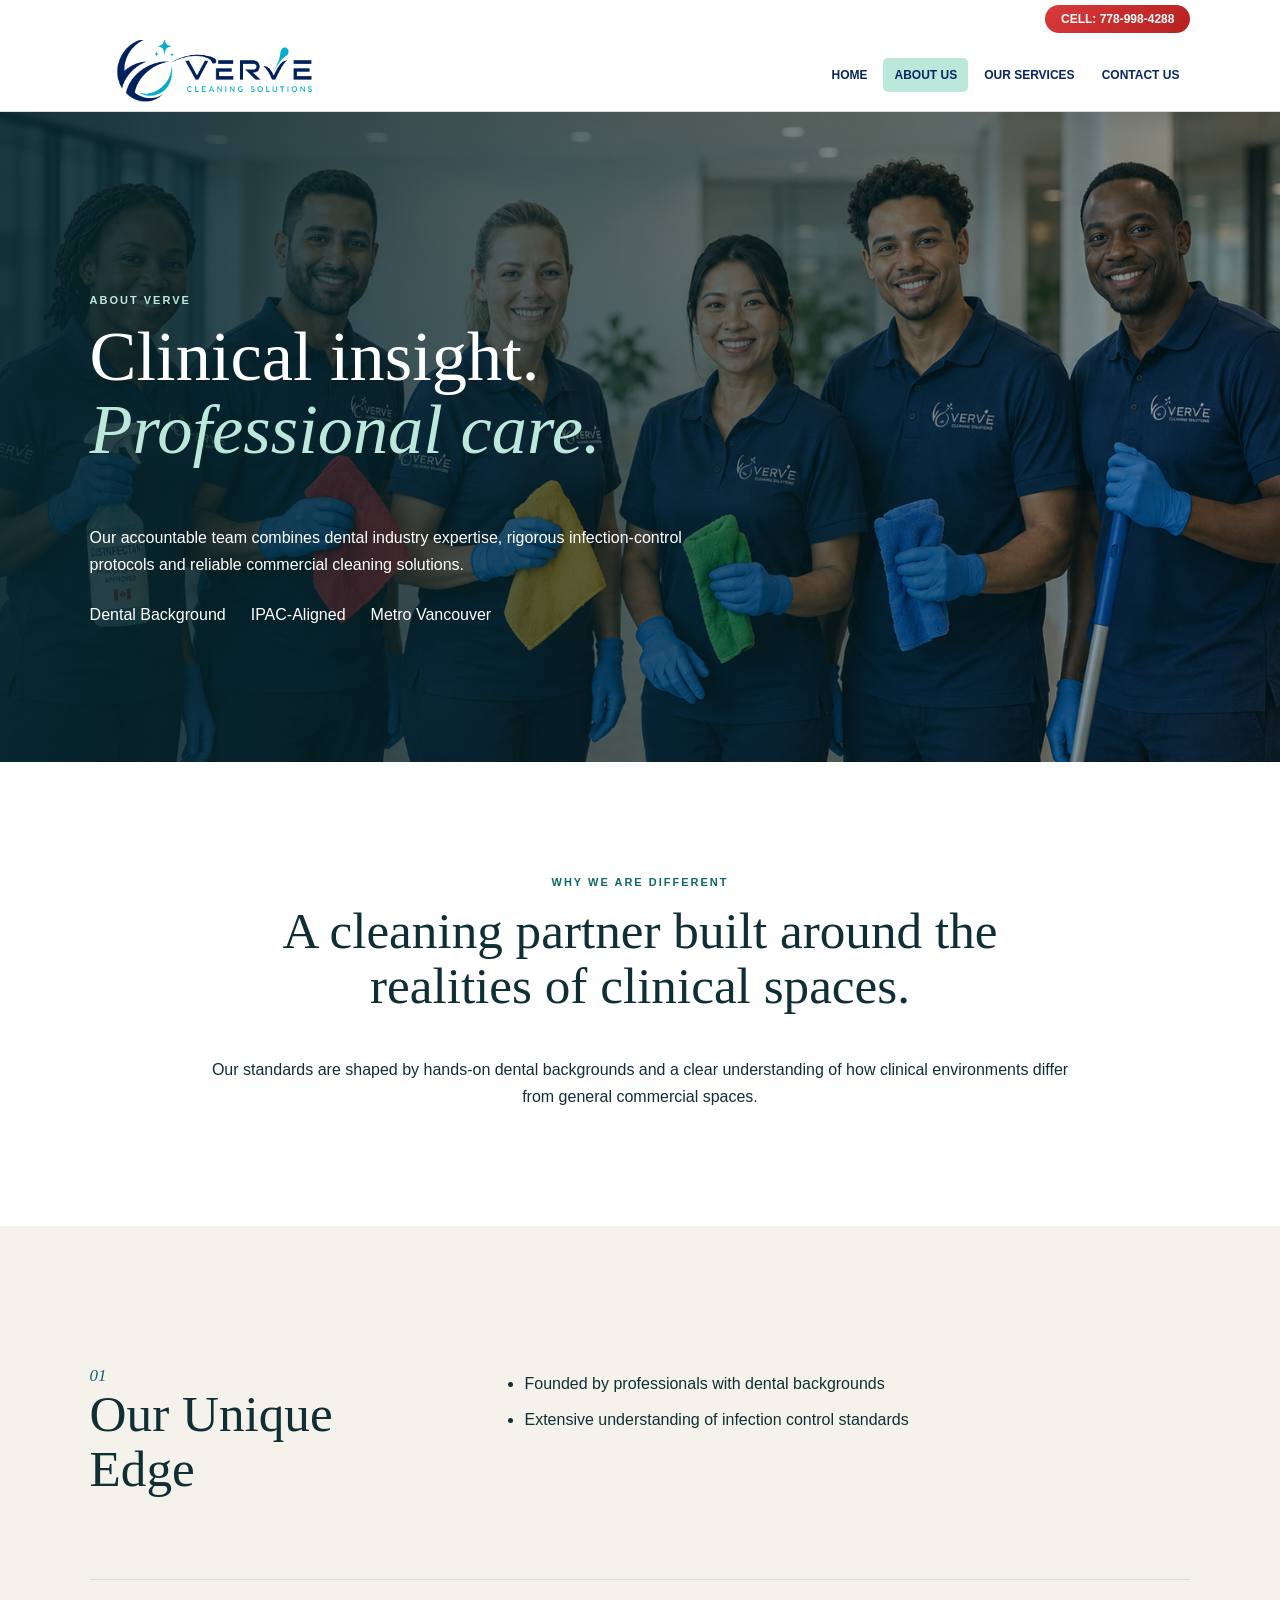
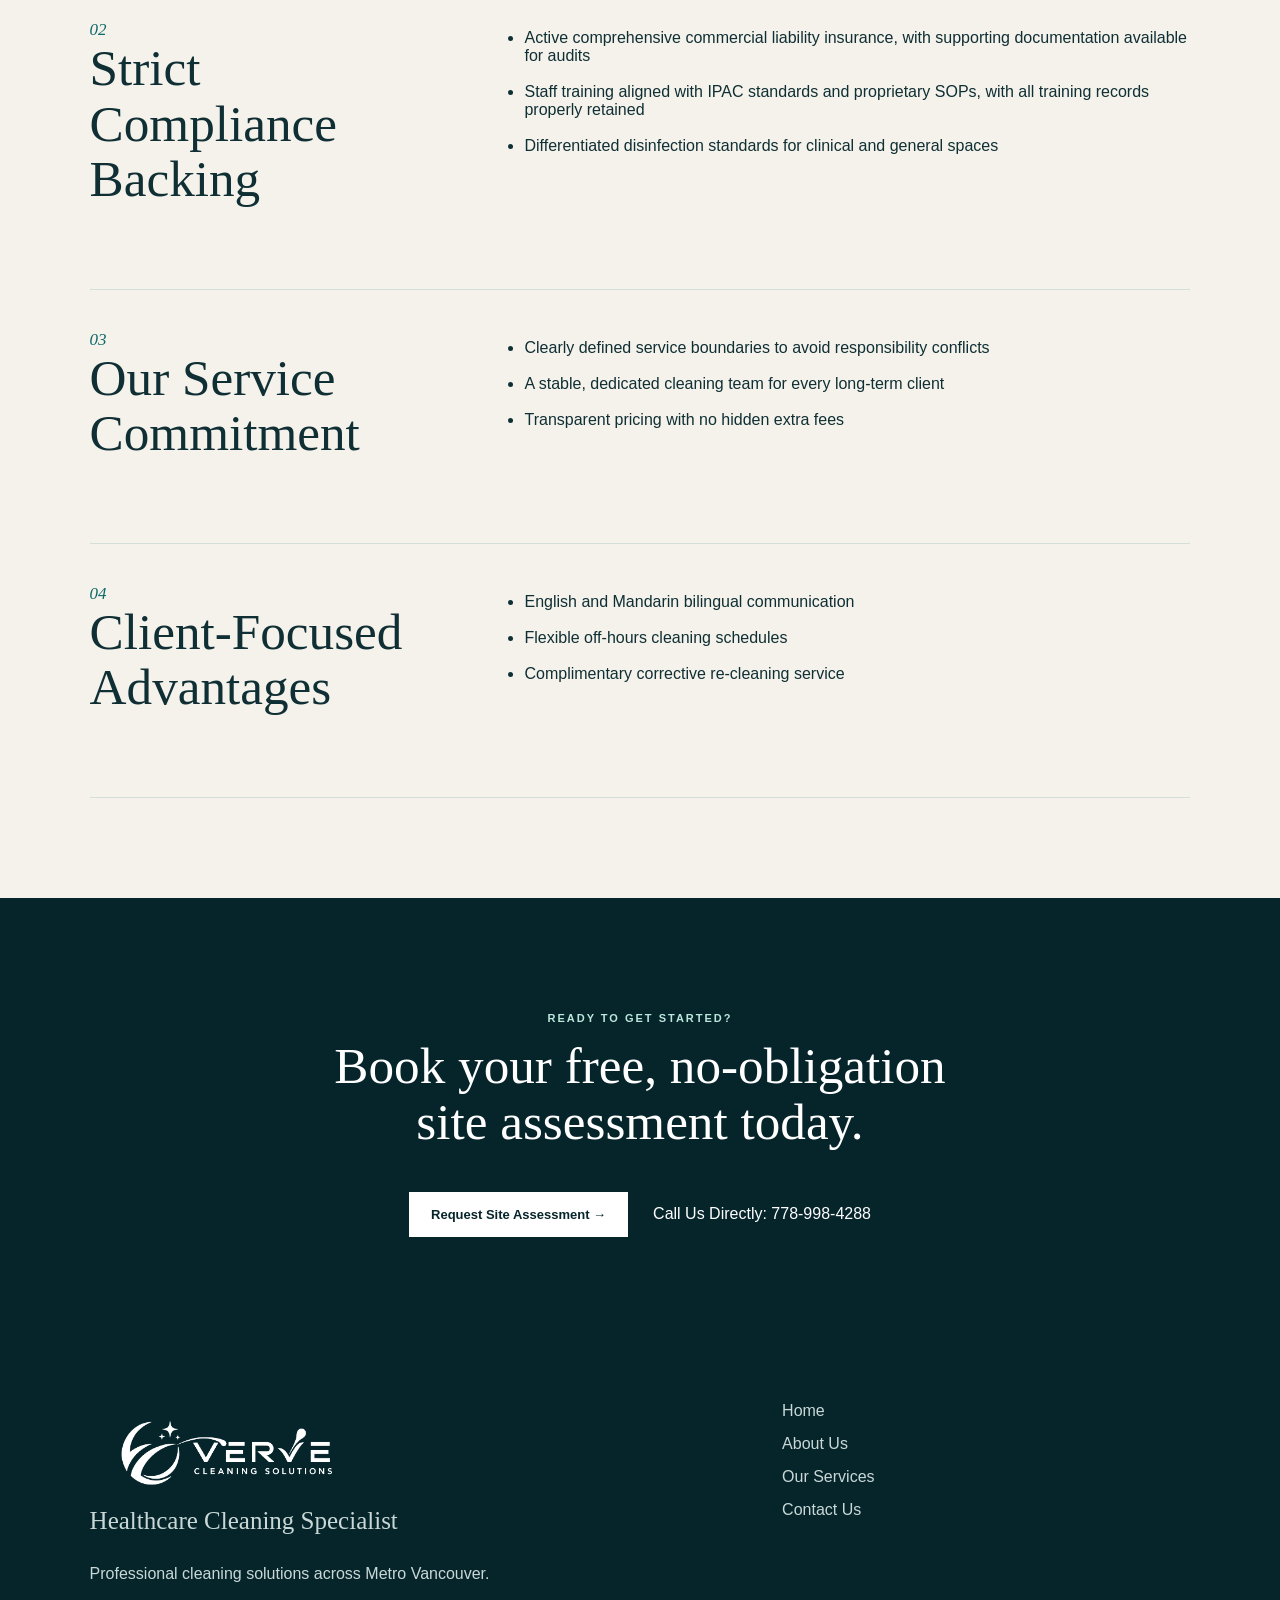
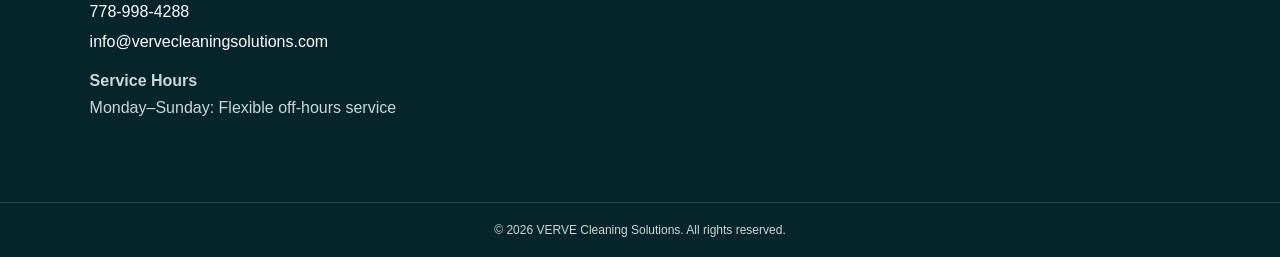
==== about.html @ bf4aa500 "upload project" ====
<!--
ABOUT US Page Editing Instructions: To modify text, directly edit the corresponding title or paragraph; to replace the main image, place the new image in the images folder and name it about-team-logo-corrected.png; when adding or deleting content, copy or delete the entire <section>.
-->
<!doctype html>
<html lang="en">

<head>
  <meta charset="utf-8">
  <meta name="viewport" content="width=device-width,initial-scale=1">
  <meta name="description" content="Meet the dental-background professionals behind VERVE.">
  <title>About VERVE | Cleaning Solutions</title>
  <link rel="stylesheet" href="css/style.css">
  <script src="js/main.js" defer></script>
</head>

<body>
  <div class="top-contact"><a href="tel:7789984288">CELL: 778-998-4288</a></div>
  <header class="site-header"><a class="logo" href="index.html"><img src="images/verve-logo.png"
        alt="VERVE Cleaning Solutions"></a><button class="menu-toggle" aria-expanded="false"
      aria-label="Open menu">☰</button>
    <nav class="site-nav"><a href="index.html">HOME</a><a class="active" href="about.html">ABOUT US</a><a
        href="our-service.html">OUR SERVICES</a><a href="contact.html">CONTACT US</a></nav>
  </header>
  <main>
    <section class="page-hero about-hero">
      <div class="hero-copy">
        <p class="eyebrow">ABOUT VERVE</p>
        <h1>Clinical insight.<br><em>Professional care.</em></h1>
        <p>Our accountable team combines dental industry expertise, rigorous infection-control protocols and reliable
          commercial cleaning solutions.</p>
        <div class="hero-actions"><span>Dental Background</span><span>IPAC-Aligned</span><span>Metro Vancouver</span>
        </div>
      </div>
    </section>
    <section class="section about-intro">
      <p class="eyebrow dark">WHY WE ARE DIFFERENT</p>
      <h2>A cleaning partner built around the realities of clinical spaces.</h2>
      <p>Our standards are shaped by hands-on dental backgrounds and a clear understanding of how clinical environments
        differ from general commercial spaces.</p>
    </section>
    <section class="section about-groups">
      <article class="about-group">
        <div><span class="number">01</span>
          <h2>Our Unique Edge</h2>
        </div>
        <ul>
          <li>Founded by professionals with dental backgrounds</li>
          <li>Extensive understanding of infection control standards</li>
        </ul>
      </article>
      <article class="about-group">
        <div><span class="number">02</span>
          <h2>Strict Compliance Backing</h2>
        </div>
        <ul>
          <li>Active comprehensive commercial liability insurance, with supporting documentation available for audits
          </li>
          <li>Staff training aligned with IPAC standards and proprietary SOPs, with all training records properly
            retained</li>
          <li>Differentiated disinfection standards for clinical and general spaces</li>
        </ul>
      </article>
      <article class="about-group">
        <div><span class="number">03</span>
          <h2>Our Service Commitment</h2>
        </div>
        <ul>
          <li>Clearly defined service boundaries to avoid responsibility conflicts</li>
          <li>A stable, dedicated cleaning team for every long-term client</li>
          <li>Transparent pricing with no hidden extra fees</li>
        </ul>
      </article>
      <article class="about-group">
        <div><span class="number">04</span>
          <h2>Client-Focused Advantages</h2>
        </div>
        <ul>
          <li>English and Mandarin bilingual communication</li>
          <li>Flexible off-hours cleaning schedules</li>
          <li>Complimentary corrective re-cleaning service</li>
        </ul>
      </article>
    </section>
    <section class="section dark-section" style="text-align:center">
      <p class="eyebrow">READY TO GET STARTED?</p>
      <h2>Book your free, no-obligation<br>site assessment today.</h2>
      <div class="hero-actions" style="justify-content:center"><a class="button light"
          href="contact.html#free-quote">Request Site Assessment →</a><a href="tel:7789984288">Call Us Directly:
          778-998-4288</a></div>
    </section>
  </main>
  <footer class="site-footer">
    <div class="footer-main">
      <div><img class="footer-logo" src="images/footer-logo.png" alt="VERVE Cleaning Solutions">
        <h3>Healthcare Cleaning Specialist</h3>
        <p>Professional cleaning solutions across Metro Vancouver.</p>
        <div class="footer-contact"><a href="tel:7789984288">778-998-4288</a><a
            href="mailto:info@vervecleaningsolutions.com">info@vervecleaningsolutions.com</a>
          <p><strong>Service Hours</strong><br>Monday–Sunday: Flexible off-hours service</p>
        </div>
      </div>
      <nav class="footer-links"><a href="index.html">Home</a><a href="about.html">About Us</a><a
          href="our-service.html">Our Services</a><a href="contact.html">Contact Us</a></nav>
    </div>
    <div class="footer-bottom">© 2026 VERVE Cleaning Solutions. All rights reserved.</div>
  </footer>
</body>

</html>
---- css/style.css ----
/*
VERVE Official Website Common Styles
1. Change Color: Modify the color variable within `:root`.
2. Change Desktop/Mobile Layout: Find `@media` to adjust breakpoints and layout.
3. Add/Delete Sections: Copy or delete the entire `<section>` in the HTML, then reuse the class from this file.
*/

:root {
  --navy: #06252b;
  --teal: #0e6968;
  --blue: #08275f;
  --mint: #bce8dc;
  --cream: #f4f2eb;
  --ink: #102f34;
  --muted: #657a7d;
  --line: #d4dfdc;
  --white: #fff;
  --shadow: 0 18px 50px rgba(6, 37, 43, .12)
}

* {
  box-sizing: border-box
}

html {
  scroll-behavior: smooth
}

body {
  margin: 0;
  color: var(--ink);
  font-family: Arial, Helvetica, sans-serif;
  background: #fff
}

img {
  max-width: 100%;
  display: block
}

a {
  color: inherit;
  text-decoration: none
}

p {
  line-height: 1.7
}

h1,
h2,
h3 {
  font-family: Georgia, "Times New Roman", serif;
  font-weight: 500;
  margin-top: 0
}

h1 {
  font-size: clamp(46px, 5.5vw, 82px);
  line-height: 1.03
}

h2 {
  font-size: clamp(36px, 4vw, 58px);
  line-height: 1.08
}

h3 {
  font-size: 25px
}

.eyebrow {
  font-size: 11px;
  font-weight: 800;
  letter-spacing: 2px;
  text-transform: uppercase;
  color: var(--mint)
}

.eyebrow.dark {
  color: var(--teal)
}

em {
  color: var(--mint)
}

.top-contact {
  height: 38px;
  padding: 0 7vw;
  display: flex;
  align-items: center;
  justify-content: flex-end;
  background: #fff
}

.top-contact a {
  padding: 7px 16px;
  border-radius: 999px;
  background: linear-gradient(135deg, #d83a3a, #b82020);
  color: #fff;
  font-size: 12px;
  font-weight: 800
}

.site-header {
  height: 74px;
  padding: 0 7vw;
  display: flex;
  align-items: center;
  justify-content: space-between;
  border-bottom: 1px solid var(--line);
  background: #fff;
  position: relative;
  z-index: 20
}

.logo img {
  width: 245px;
  height: 70px;
  object-fit: cover
}

.site-nav {
  display: flex;
  gap: 5px;
  align-items: center
}

.site-nav a {
  padding: 10px 11px;
  border-radius: 5px;
  color: var(--blue);
  font-size: 12px;
  font-weight: 800
}

.site-nav a:hover,
.site-nav a.active {
  background: var(--mint)
}

.menu-toggle {
  display: none;
  border: 0;
  background: var(--navy);
  color: #fff;
  padding: 10px 13px;
  font-size: 20px;
  border-radius: 4px
}

.button {
  display: inline-flex;
  align-items: center;
  justify-content: center;
  padding: 15px 22px;
  background: var(--teal);
  color: #fff;
  font-weight: 800;
  font-size: 13px;
  border: 0;
  cursor: pointer
}

.button.light {
  background: #fff;
  color: var(--navy)
}

.button:hover {
  filter: brightness(.92)
}

.home-hero {
  min-height: 730px;
  position: relative;
  display: flex;
  align-items: center;
  color: #fff;
  background: url('../images/home-dental-clinic.jpg') center/cover
}

.home-hero:before,
.page-hero:before {
  content: "";
  position: absolute;
  inset: 0;
  background: linear-gradient(90deg, rgba(6, 37, 43, .9), rgba(6, 37, 43, .35))
}

.hero-copy {
  position: relative;
  z-index: 2;
  width: min(790px, 86vw);
  margin-left: 7vw
}

.hero-copy p {
  max-width: 650px
}

.hero-points {
  padding-left: 20px;
  line-height: 2
}

.hero-actions {
  display: flex;
  gap: 25px;
  align-items: center;
  margin-top: 28px
}

.trust-bar {
  position: absolute;
  z-index: 3;
  bottom: 0;
  left: 0;
  right: 0;
  background: rgba(6, 37, 43, .9);
  display: grid;
  grid-template-columns: repeat(4, 1fr);
  padding: 22px 7vw
}

.trust-bar div {
  padding: 0 24px;
  border-right: 1px solid #ffffff40
}

.trust-bar div:last-child {
  border: 0
}

.trust-bar strong {
  display: block;
  font: italic 26px Georgia;
  color: var(--mint)
}

.trust-bar span {
  font-size: 11px
}

.section {
  padding: 100px 7vw
}

.section-head {
  display: flex;
  justify-content: space-between;
  align-items: end;
  gap: 40px;
  margin-bottom: 48px
}

.intro {
  display: grid;
  grid-template-columns: 1fr 1fr;
  gap: 10vw;
  background: var(--cream)
}

.intro p:last-child {
  font-size: 17px;
  color: var(--muted)
}

.features {
  display: grid;
  grid-template-columns: repeat(4, 1fr);
  gap: 1px;
  background: var(--line);
  padding: 1px
}

.features article {
  background: #fff;
  padding: 50px 35px
}

.features span,
.number {
  color: var(--teal);
  font: italic 17px Georgia
}

.features p {
  font-size: 13px;
  color: var(--muted)
}

.split {
  display: grid;
  grid-template-columns: 1fr 1fr
}

.split-image {
  min-height: 600px;
  background: url('../images/home-magnifying-glass.jpg') center/contain no-repeat #fff
}

.split-copy {
  padding: 90px 7vw;
  background: var(--teal);
  color: #fff
}

.check-list {
  list-style: none;
  padding: 0
}

.check-list li {
  padding: 13px 0;
  border-bottom: 1px solid #ffffff35
}

.check-list li:before {
  content: "✓";
  color: var(--mint);
  margin-right: 12px;
  font-weight: bold
}

.service-grid {
  display: grid;
  grid-template-columns: 1fr 1fr;
  gap: 25px
}

.image-card {
  min-height: 530px;
  display: flex;
  align-items: end;
  position: relative;
  color: #fff;
  background-size: cover;
  background-position: center
}

.image-card:before {
  content: "";
  position: absolute;
  inset: 0;
  background: linear-gradient(transparent, rgba(6, 37, 43, .9))
}

.image-card>div {
  position: relative;
  padding: 45px
}

.home-dental {
  background-image: url('../images/home-service-dental.jpg')
}

.home-commercial {
  background-image: url('../images/home-service-gym.jpg')
}

.dark-section {
  background: var(--navy);
  color: #fff
}

.problem-grid,
.extras {
  display: grid;
  grid-template-columns: repeat(2, 1fr);
  gap: 0 45px
}

.problem-grid p,
.extras p {
  border-bottom: 1px solid #ffffff32;
  padding: 16px 0
}

.problem-grid p:before,
.extras p:before {
  content: "✓";
  color: var(--mint);
  margin-right: 12px
}

.gallery {
  display: grid;
  grid-template-columns: repeat(3, 1fr);
  gap: 14px
}

.gallery img {
  width: 100%;
  height: 300px;
  object-fit: cover
}

.areas {
  background: linear-gradient(125deg, #06252b, #0a5257);
  color: #fff
}

.quote {
  display: grid;
  grid-template-columns: .8fr 1.2fr;
  gap: 80px;
  background: var(--cream)
}

.quote-form {
  background: #fff;
  padding: 42px;
  box-shadow: var(--shadow);
  display: grid;
  grid-template-columns: 1fr 1fr;
  gap: 22px
}

.quote-form label {
  font-size: 10px;
  font-weight: 800;
  letter-spacing: 1px;
  text-transform: uppercase
}

.quote-form input,
.quote-form select,
.quote-form textarea {
  display: block;
  width: 100%;
  margin-top: 8px;
  padding: 13px;
  border: 0;
  border-bottom: 1px solid #aabbb8;
  font: 14px Arial;
  background: transparent
}

.quote-form textarea {
  border: 1px solid #b9c7c4
}

.full {
  grid-column: 1/-1
}

.page-hero {
  min-height: 650px;
  position: relative;
  display: flex;
  align-items: center;
  color: #fff;
  background-size: cover;
  background-position: center
}

.page-hero .hero-copy {
  margin-top: 30px
}

.about-hero {
  background-image: url('../images/about-team-logo-corrected.png');
  background-position: center top
}

.services-hero {
  background-image: url('../images/services-main.png')
}

.contact-hero {
  background-image: linear-gradient(135deg, #06252b, #0e6968)
}

.about-intro {
  text-align: center;
  max-width: 1050px;
  margin: auto
}

.about-groups {
  background: var(--cream)
}

.about-group {
  display: grid;
  grid-template-columns: .65fr 1.35fr;
  gap: 55px;
  padding: 40px 0;
  border-bottom: 1px solid var(--line)
}

.about-group ul {
  margin: 0
}

.about-group li {
  padding: 9px 0
}

.about-group li:marker {
  color: var(--teal)
}

.service-cards {
  display: flex;
  flex-direction: column;
  gap: 32px
}

.detail-card {
  display: grid;
  grid-template-columns: 42% 58%;
  border: 1px solid var(--line);
  min-height: 410px
}

.detail-card:nth-child(even) {
  grid-template-columns: 58% 42%
}

.detail-card:nth-child(even) .card-image {
  grid-column: 2;
  grid-row: 1
}

.detail-card:nth-child(even) .card-body {
  grid-column: 1;
  grid-row: 1
}

.card-image {
  min-height: 410px;
  background-position: center;
  background-size: cover
}

.dental-img {
  background-image: url('../images/service-dental-new.jpg')
}

.medical-img {
  background-image: url('../images/service-medical-new.jpg')
}

.commercial-img {
  background-image: url('../images/service-commercial-new.jpg')
}

.residential-img {
  background-image: url('../images/service-residential-new.jpg')
}

.card-body {
  padding: 55px;
  display: flex;
  flex-direction: column;
  justify-content: center
}

.card-type {
  color: var(--teal);
  font-size: 11px;
  font-weight: bold;
  letter-spacing: 1.5px
}

.card-body li {
  margin: 12px 0
}

.process {
  display: grid;
  grid-template-columns: repeat(7, 1fr);
  gap: 12px
}

.process div {
  padding: 28px 17px;
  background: #ffffff0d;
  border-top: 2px solid var(--mint)
}

.process strong {
  color: var(--mint)
}

.process p {
  font-size: 12px
}

.safeguards {
  display: grid;
  grid-template-columns: 1fr 1.4fr;
  gap: 80px
}

.safeguard-list div {
  display: flex;
  gap: 20px;
  border-bottom: 1px solid var(--line);
  padding: 19px 0
}

.faq {
  max-width: 1000px;
  margin: auto
}

.faq details {
  border-bottom: 1px solid var(--line);
  padding: 20px
}

.faq summary {
  font-weight: 800;
  cursor: pointer
}

.faq details p {
  color: var(--muted)
}

.contact-layout {
  display: grid;
  grid-template-columns: .85fr 1.15fr
}

.contact-info {
  background: linear-gradient(145deg, #06252b, #0a4d52);
  color: #fff;
  padding: 90px 7vw
}

.contact-methods {
  margin-top: 40px;
  border-top: 1px solid #ffffff40
}

.contact-methods a {
  display: block;
  padding: 22px 0;
  border-bottom: 1px solid #ffffff40
}

.contact-form-wrap {
  padding: 90px 7vw;
  background: var(--cream)
}

.site-footer {
  background: var(--navy);
  color: #c9d8d7
}

.footer-main {
  padding: 65px 7vw;
  display: grid;
  grid-template-columns: 1.5fr 1fr;
  gap: 80px
}

.footer-logo {
  width: 270px;
  height: 105px;
  object-fit: cover
}

.footer-contact a {
  display: block;
  margin: 12px 0;
  color: #fff
}

.footer-links {
  display: flex;
  flex-direction: column;
  gap: 15px
}

.footer-bottom {
  padding: 20px 7vw;
  border-top: 1px solid #ffffff25;
  text-align: center;
  font-size: 12px
}

.notice {
  display: none;
  margin-top: 15px;
  padding: 12px;
  background: #e9f5f1;
  color: var(--teal);
  font-weight: bold
}

@media(max-width:950px) {
  .site-nav {
    display: none;
    position: absolute;
    top: 74px;
    left: 0;
    right: 0;
    background: #fff;
    padding: 18px 7vw;
    flex-direction: column;
    align-items: stretch;
    box-shadow: var(--shadow)
  }

  .site-nav.open {
    display: flex
  }

  .menu-toggle {
    display: block
  }

  .features {
    grid-template-columns: 1fr 1fr
  }

  .split,
  .intro,
  .quote,
  .contact-layout,
  .safeguards {
    grid-template-columns: 1fr
  }

  .service-grid {
    grid-template-columns: 1fr
  }

  .process {
    grid-template-columns: repeat(4, 1fr)
  }

  .section-head {
    align-items: start;
    flex-direction: column
  }

  .gallery {
    grid-template-columns: 1fr 1fr
  }

  .detail-card,
  .detail-card:nth-child(even) {
    grid-template-columns: 42% 58%
  }

  .detail-card:nth-child(even) .card-image {
    grid-column: 1
  }

  .detail-card:nth-child(even) .card-body {
    grid-column: 2
  }

  .trust-bar {
    grid-template-columns: 1fr 1fr
  }
}

@media(max-width:620px) {
  .top-contact {
    padding: 0 4vw
  }

  .site-header {
    height: 66px;
    padding: 0 4vw
  }

  .logo img {
    width: 205px;
    height: 58px
  }

  .site-nav {
    top: 66px
  }

  .section {
    padding: 72px 6vw
  }

  .home-hero {
    min-height: 790px;
    align-items: flex-start;
    padding-top: 90px
  }

  .hero-copy {
    margin-left: 6vw
  }

  .hero-actions {
    align-items: flex-start;
    flex-direction: column
  }

  .trust-bar {
    padding: 15px 5vw
  }

  .trust-bar div {
    padding: 8px
  }

  .features,
  .gallery,
  .problem-grid,
  .extras {
    grid-template-columns: 1fr
  }

  .split-image {
    min-height: 360px
  }

  .image-card {
    min-height: 440px
  }

  .quote-form {
    padding: 28px 22px;
    grid-template-columns: 1fr
  }

  .full {
    grid-column: auto
  }

  .page-hero {
    min-height: 540px
  }

  .about-group {
    grid-template-columns: 1fr;
    gap: 10px
  }

  .detail-card,
  .detail-card:nth-child(even) {
    display: block;
    min-height: 0
  }

  .card-image {
    min-height: 250px
  }

  .card-body {
    padding: 35px 25px
  }

  .process {
    grid-template-columns: 1fr 1fr
  }

  .footer-main {
    grid-template-columns: 1fr;
    gap: 35px
  }
}
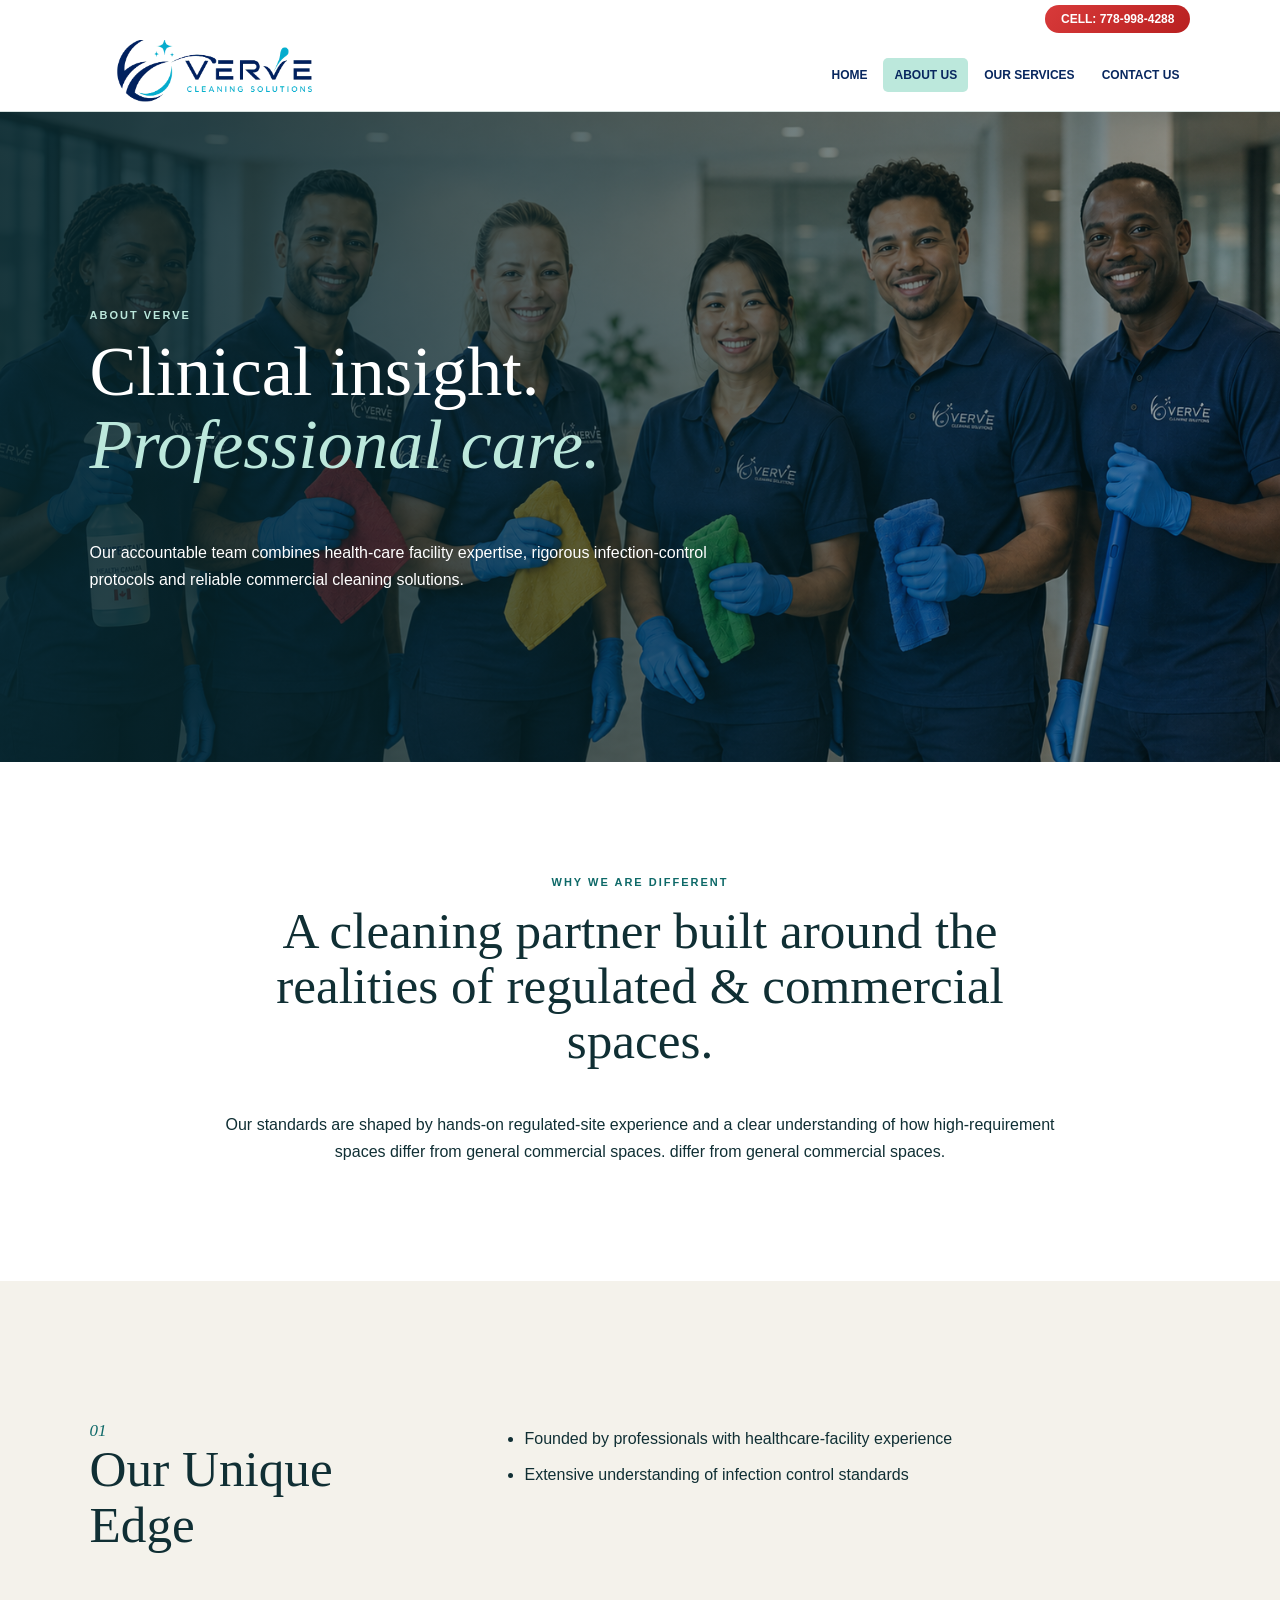
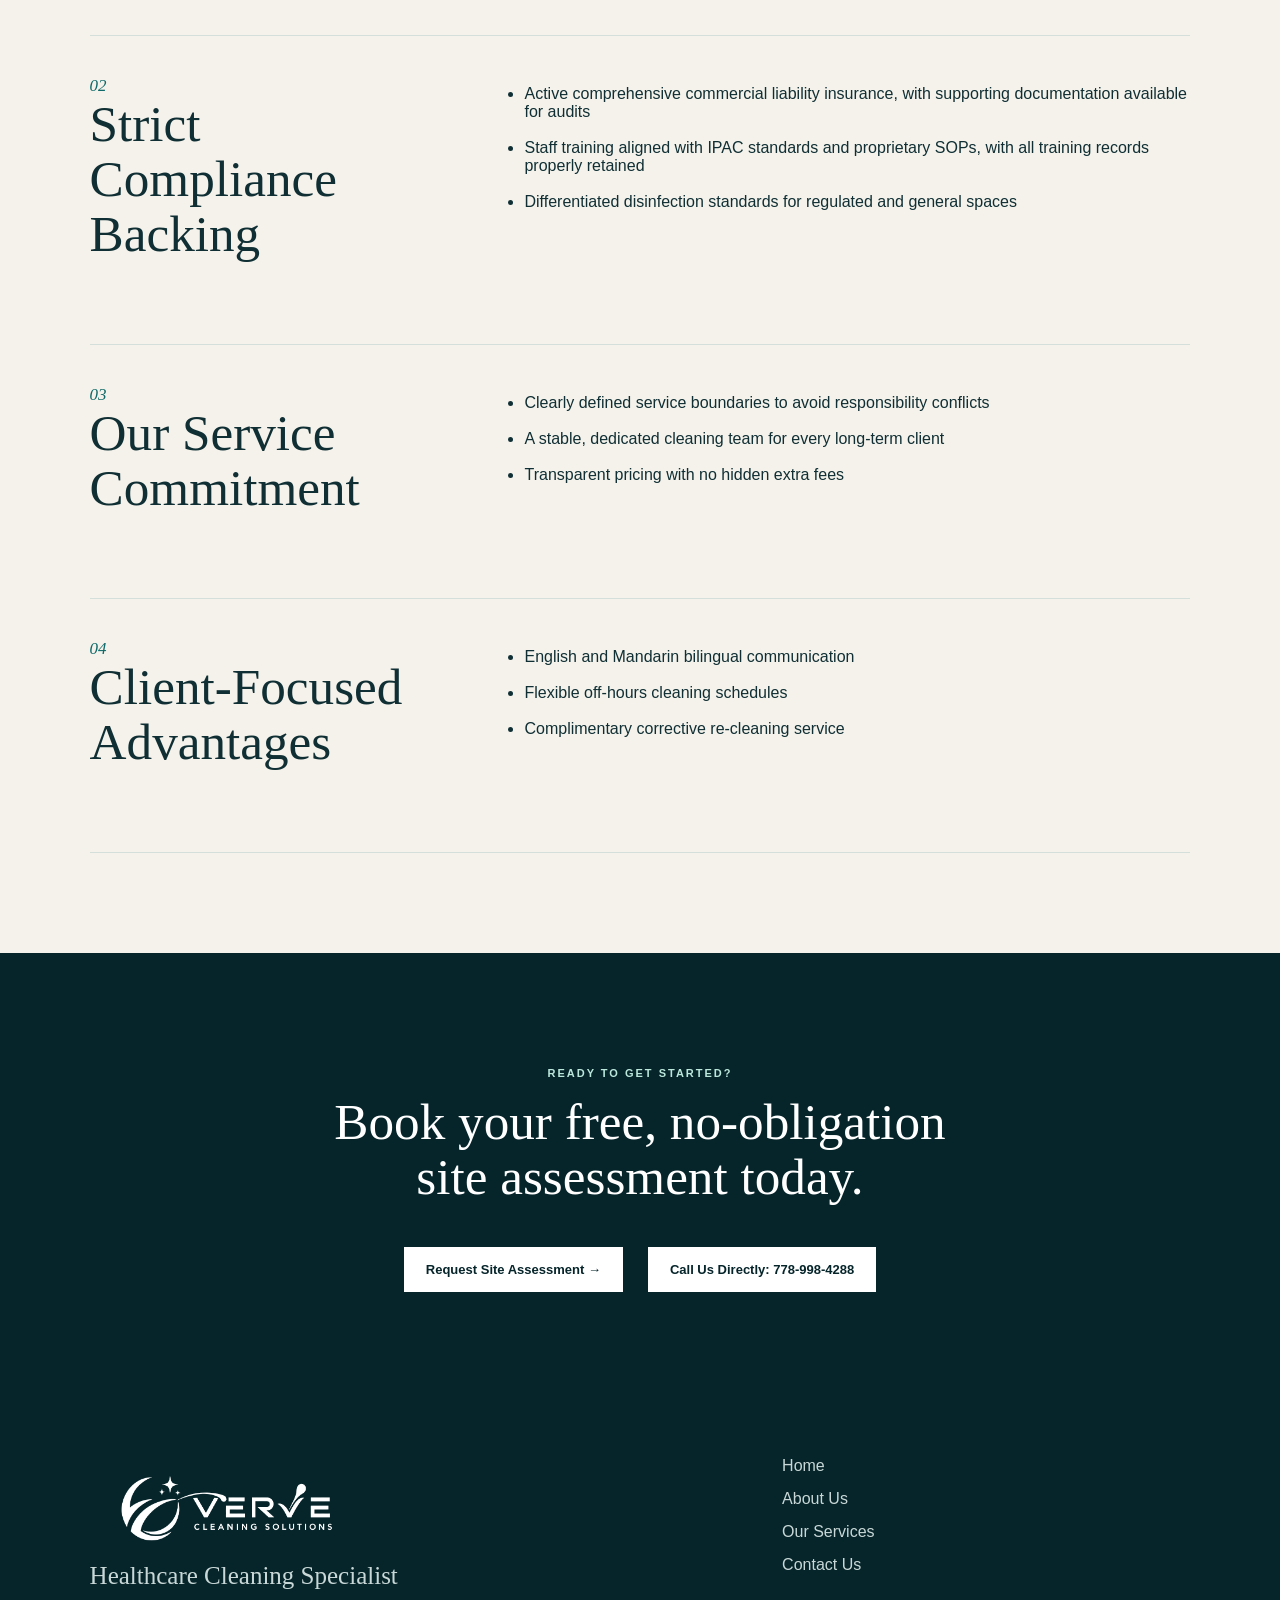
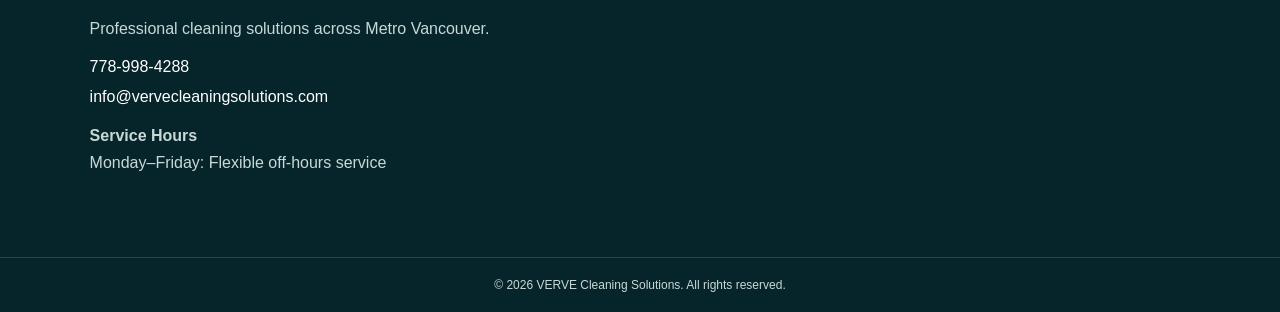
==== commit a43d4bb8: "Add files via upload" ====
--- a/about.html
+++ b/about.html
@@ -26,16 +26,14 @@
       <div class="hero-copy">
         <p class="eyebrow">ABOUT VERVE</p>
         <h1>Clinical insight.<br><em>Professional care.</em></h1>
-        <p>Our accountable team combines dental industry expertise, rigorous infection-control protocols and reliable
-          commercial cleaning solutions.</p>
-        <div class="hero-actions"><span>Dental Background</span><span>IPAC-Aligned</span><span>Metro Vancouver</span>
+        <p>Our accountable team combines health-care facility expertise, rigorous infection-control protocols and reliable commercial cleaning solutions.</p>
         </div>
       </div>
     </section>
     <section class="section about-intro">
       <p class="eyebrow dark">WHY WE ARE DIFFERENT</p>
-      <h2>A cleaning partner built around the realities of clinical spaces.</h2>
-      <p>Our standards are shaped by hands-on dental backgrounds and a clear understanding of how clinical environments
+      <h2>A cleaning partner built around the realities of regulated & commercial spaces.</h2>
+      <p>Our standards are shaped by hands-on regulated-site experience and a clear understanding of how high-requirement spaces differ from general commercial spaces.
         differ from general commercial spaces.</p>
     </section>
     <section class="section about-groups">
@@ -44,7 +42,7 @@
           <h2>Our Unique Edge</h2>
         </div>
         <ul>
-          <li>Founded by professionals with dental backgrounds</li>
+          <li>Founded by professionals with healthcare-facility experience</li>
           <li>Extensive understanding of infection control standards</li>
         </ul>
       </article>
@@ -57,7 +55,7 @@
           </li>
           <li>Staff training aligned with IPAC standards and proprietary SOPs, with all training records properly
             retained</li>
-          <li>Differentiated disinfection standards for clinical and general spaces</li>
+          <li>Differentiated disinfection standards for regulated and general spaces</li>
         </ul>
       </article>
       <article class="about-group">
@@ -85,7 +83,7 @@
       <p class="eyebrow">READY TO GET STARTED?</p>
       <h2>Book your free, no-obligation<br>site assessment today.</h2>
       <div class="hero-actions" style="justify-content:center"><a class="button light"
-          href="contact.html#free-quote">Request Site Assessment →</a><a href="tel:7789984288">Call Us Directly:
+          href="contact.html#free-quote">Request Site Assessment →</a><a class="button light" href="tel:7789984288">Call Us Directly:
           778-998-4288</a></div>
     </section>
   </main>
@@ -96,7 +94,7 @@
         <p>Professional cleaning solutions across Metro Vancouver.</p>
         <div class="footer-contact"><a href="tel:7789984288">778-998-4288</a><a
             href="mailto:info@vervecleaningsolutions.com">info@vervecleaningsolutions.com</a>
-          <p><strong>Service Hours</strong><br>Monday–Sunday: Flexible off-hours service</p>
+          <p><strong>Service Hours</strong><br>Monday–Friday: Flexible off-hours service</p>
         </div>
       </div>
       <nav class="footer-links"><a href="index.html">Home</a><a href="about.html">About Us</a><a
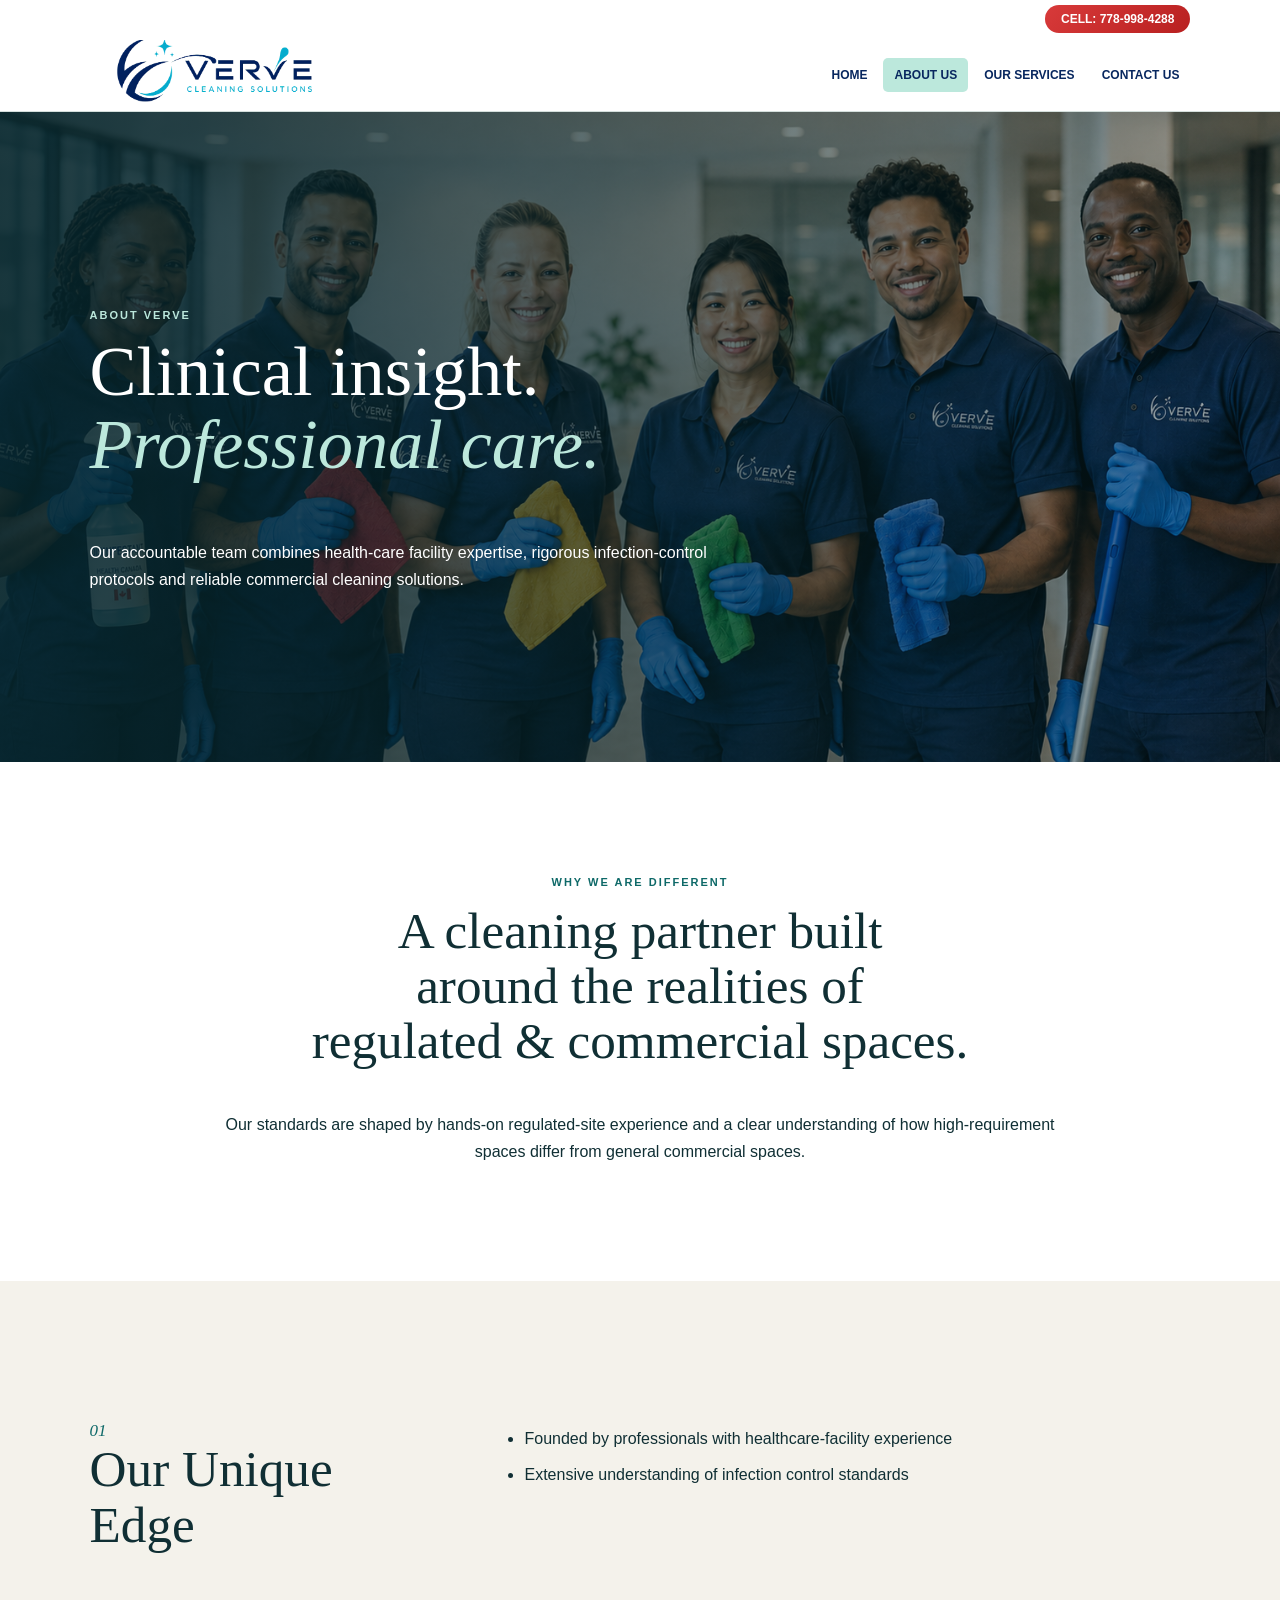
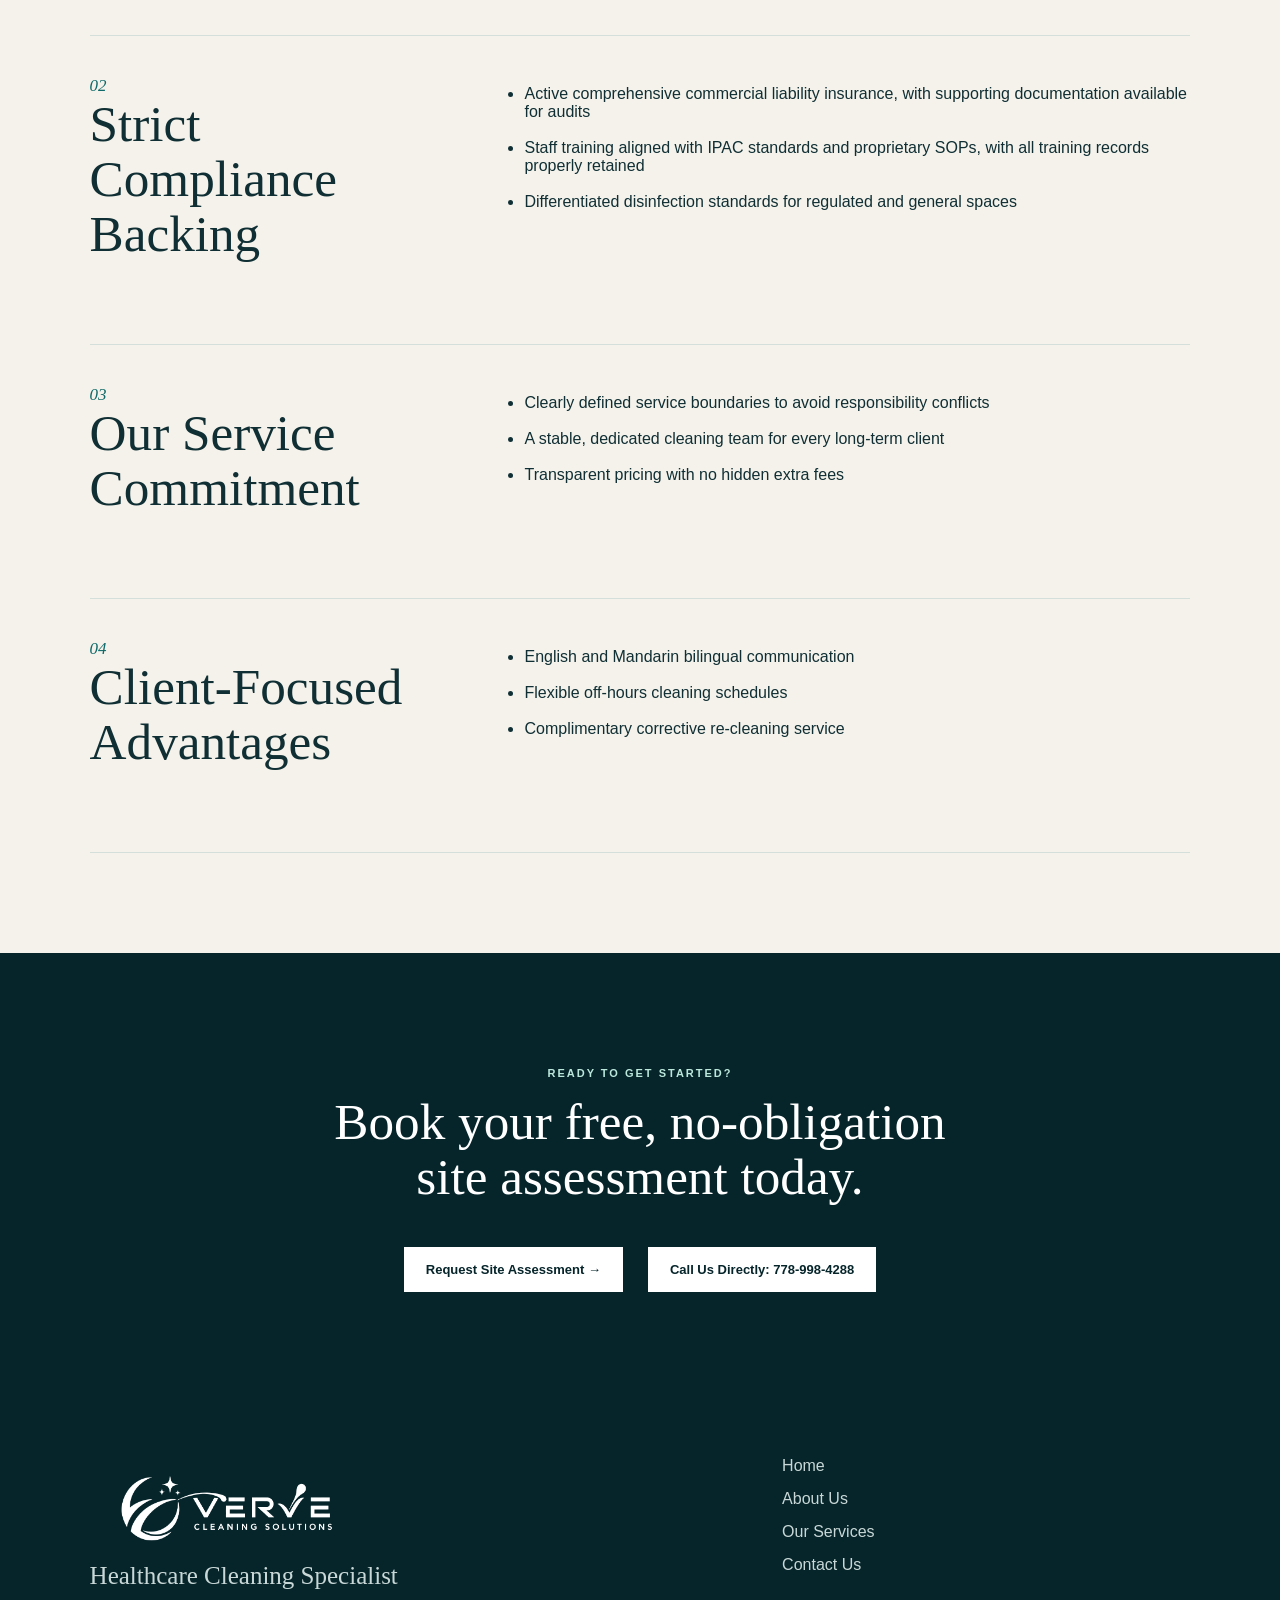
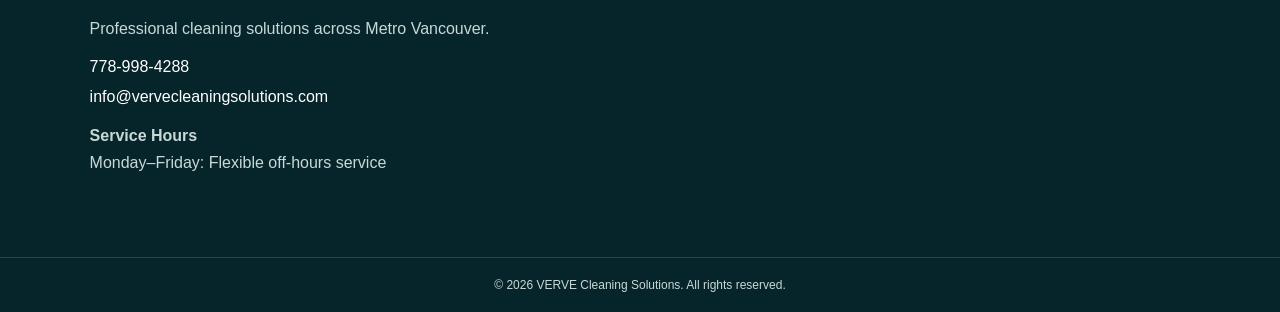
==== commit 2956d8f8: "Add files via upload" ====
--- a/about.html
+++ b/about.html
@@ -32,9 +32,8 @@
     </section>
     <section class="section about-intro">
       <p class="eyebrow dark">WHY WE ARE DIFFERENT</p>
-      <h2>A cleaning partner built around the realities of regulated & commercial spaces.</h2>
-      <p>Our standards are shaped by hands-on regulated-site experience and a clear understanding of how high-requirement spaces differ from general commercial spaces.
-        differ from general commercial spaces.</p>
+      <h2>A cleaning partner built<br>around the realities of<br>regulated & commercial spaces.</h2>
+      <p>Our standards are shaped by hands-on regulated-site experience and a clear understanding of how high-requirement spaces differ from general commercial spaces.</p>
     </section>
     <section class="section about-groups">
       <article class="about-group">
--- a/css/style.css
+++ b/css/style.css
@@ -173,7 +173,7 @@
 }
 
 .home-hero {
-  min-height: 730px;
+  min-height: 800px;
   position: relative;
   display: flex;
   align-items: center;
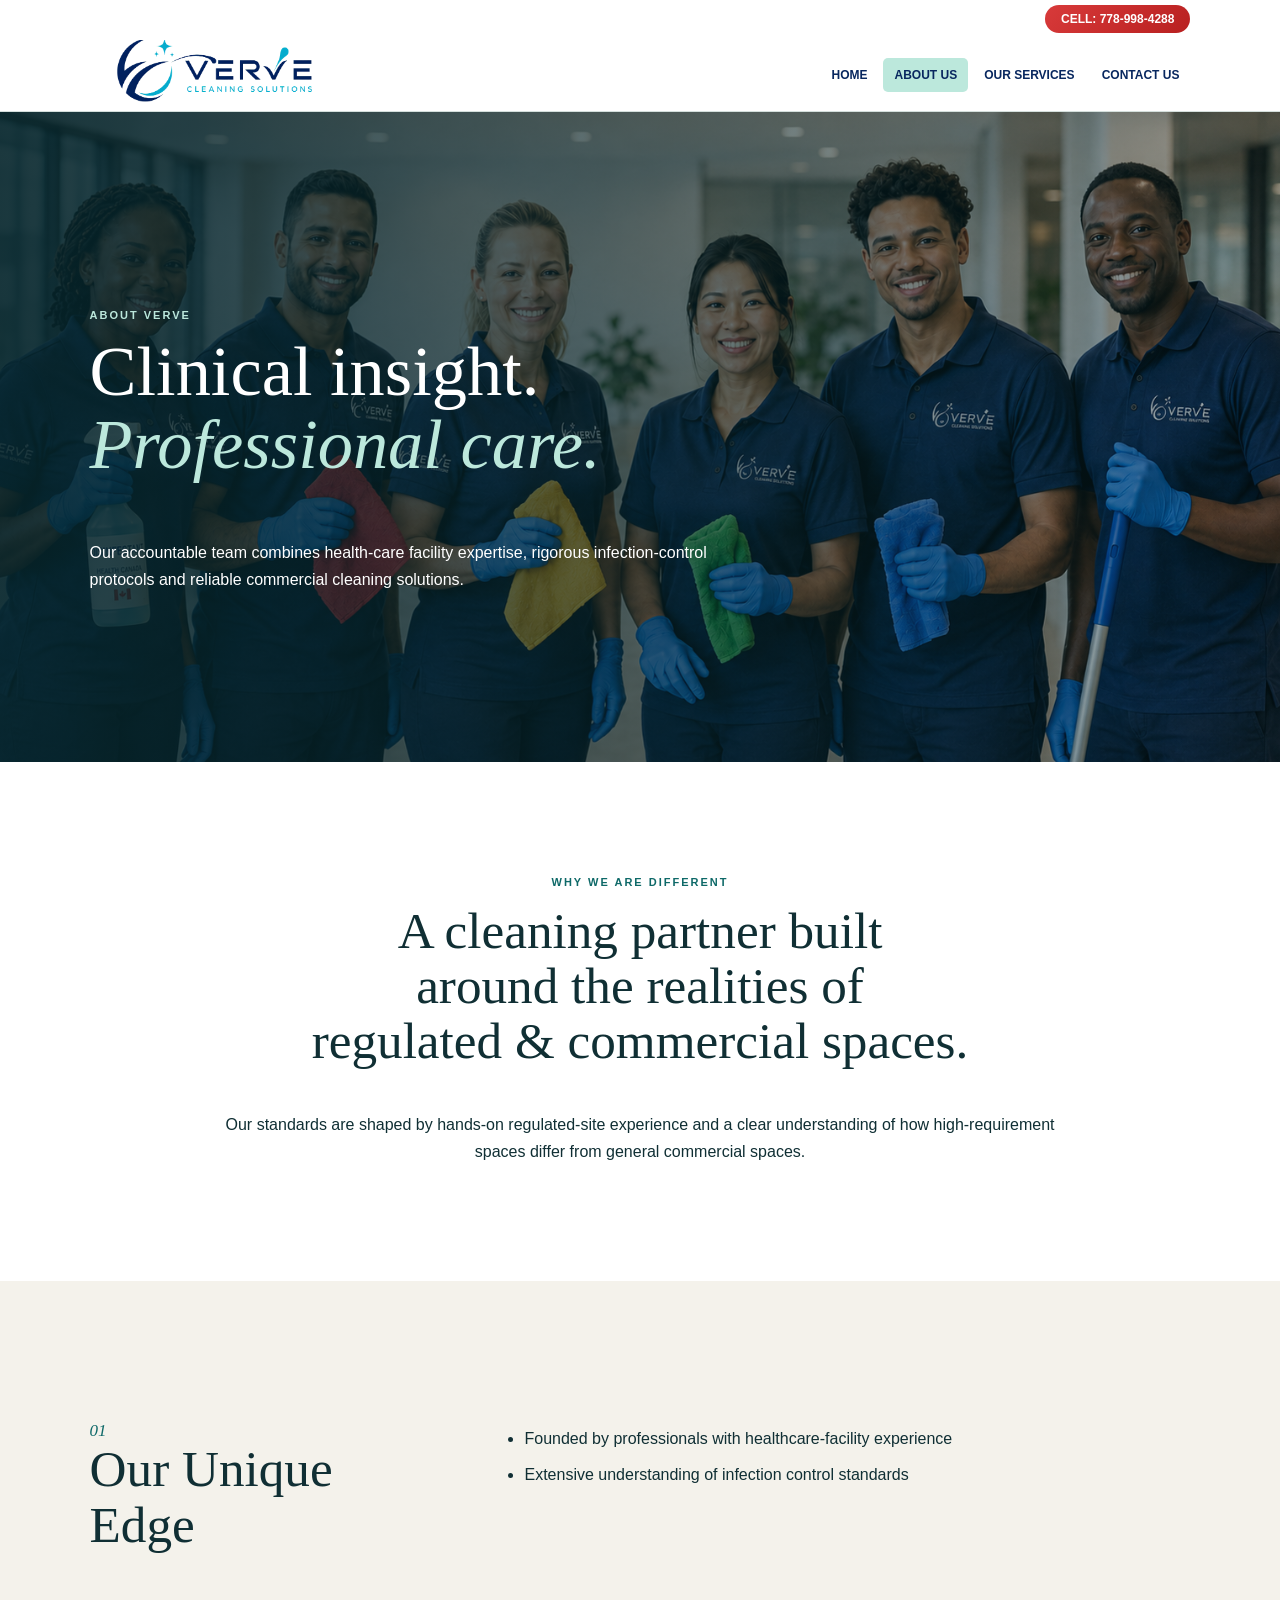
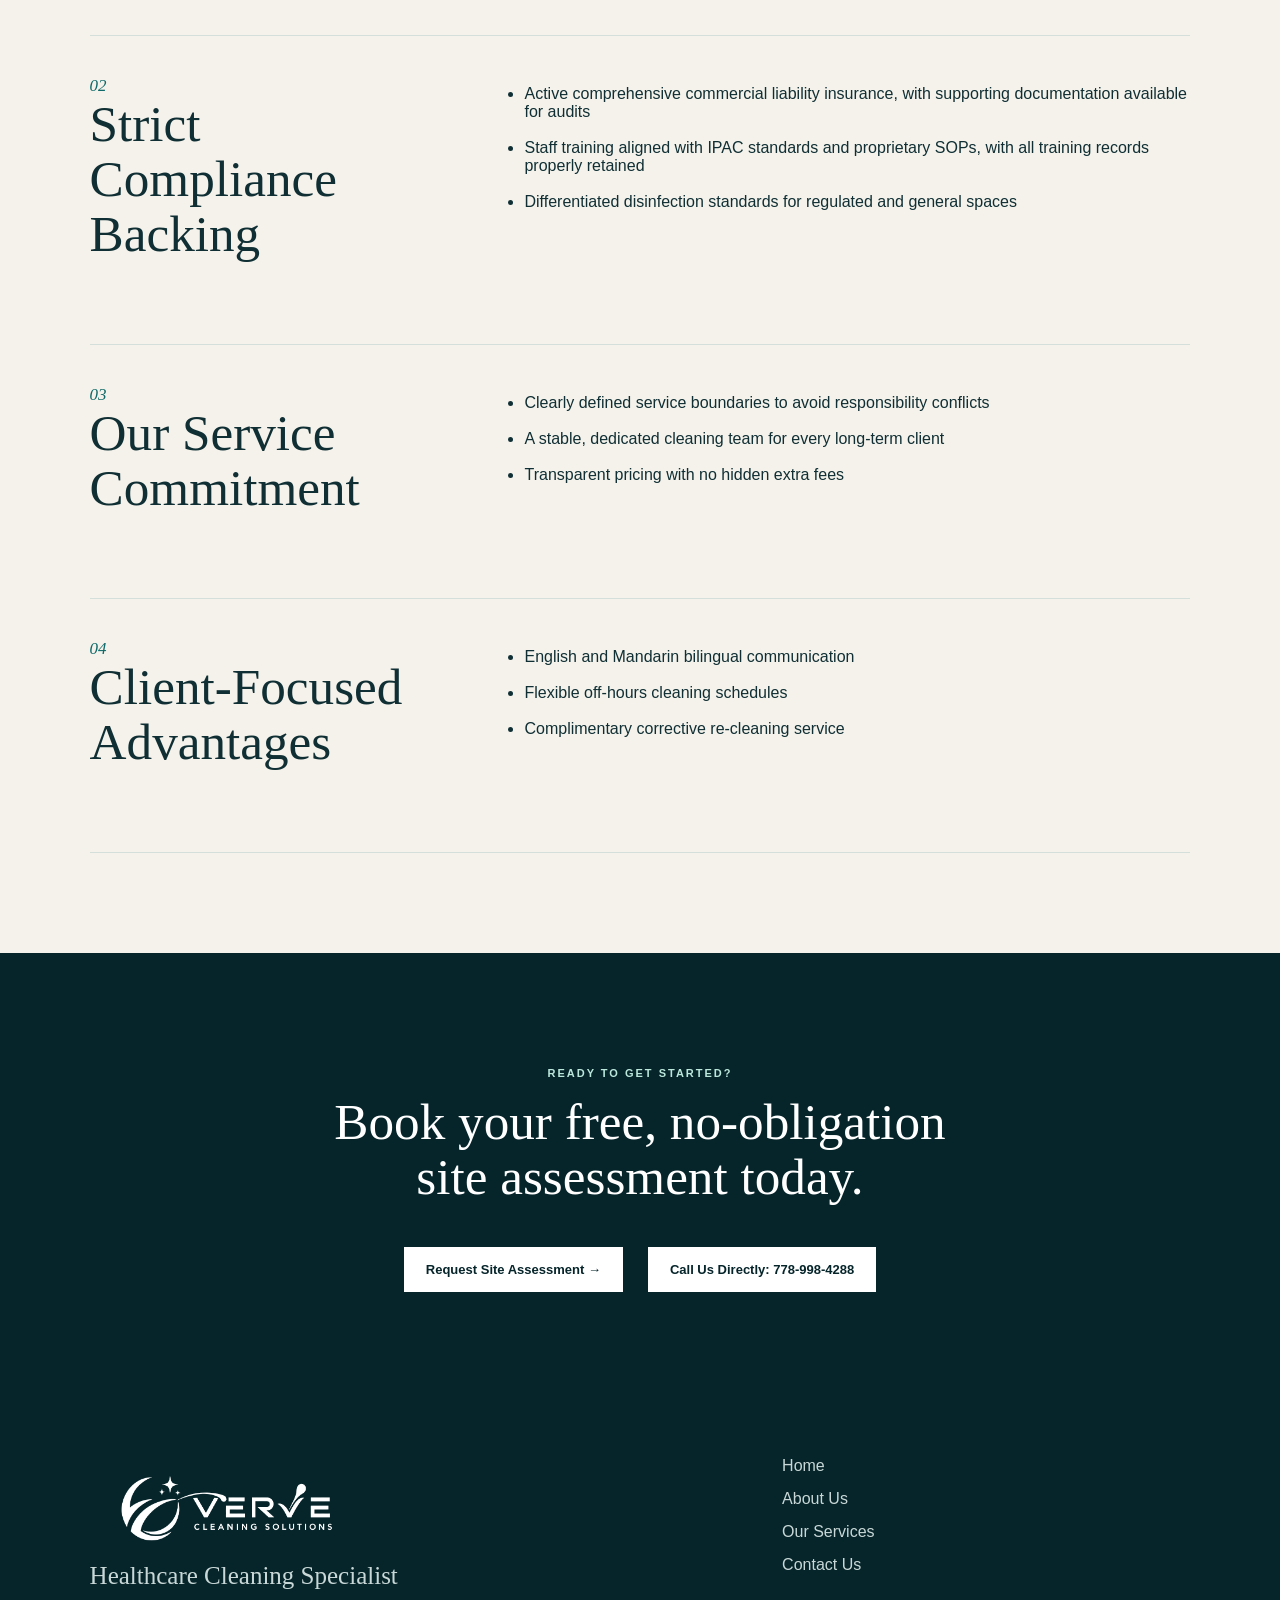
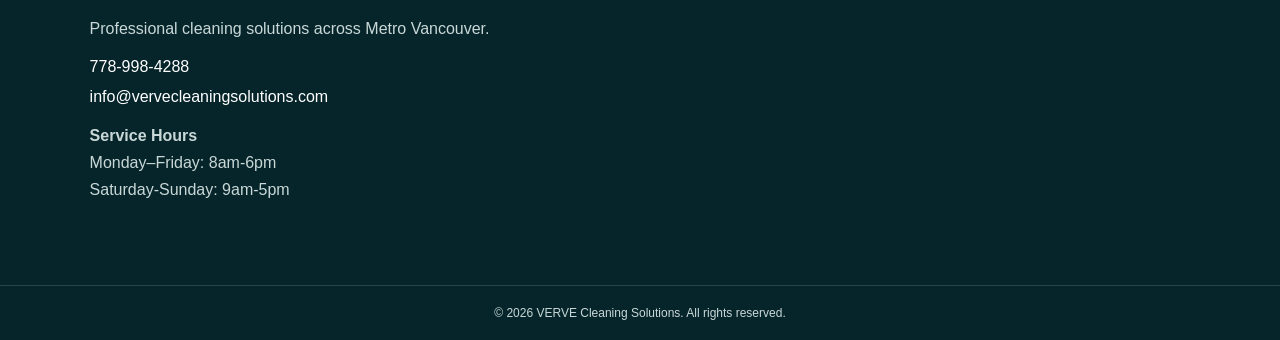
==== commit 1dc0ab8d: "Add files via upload" ====
--- a/about.html
+++ b/about.html
@@ -93,7 +93,7 @@
         <p>Professional cleaning solutions across Metro Vancouver.</p>
         <div class="footer-contact"><a href="tel:7789984288">778-998-4288</a><a
             href="mailto:info@vervecleaningsolutions.com">info@vervecleaningsolutions.com</a>
-          <p><strong>Service Hours</strong><br>Monday–Friday: Flexible off-hours service</p>
+          <p><strong>Service Hours</strong><br>Monday–Friday: 8am-6pm<br>Saturday-Sunday: 9am-5pm</p> 
         </div>
       </div>
       <nav class="footer-links"><a href="index.html">Home</a><a href="about.html">About Us</a><a
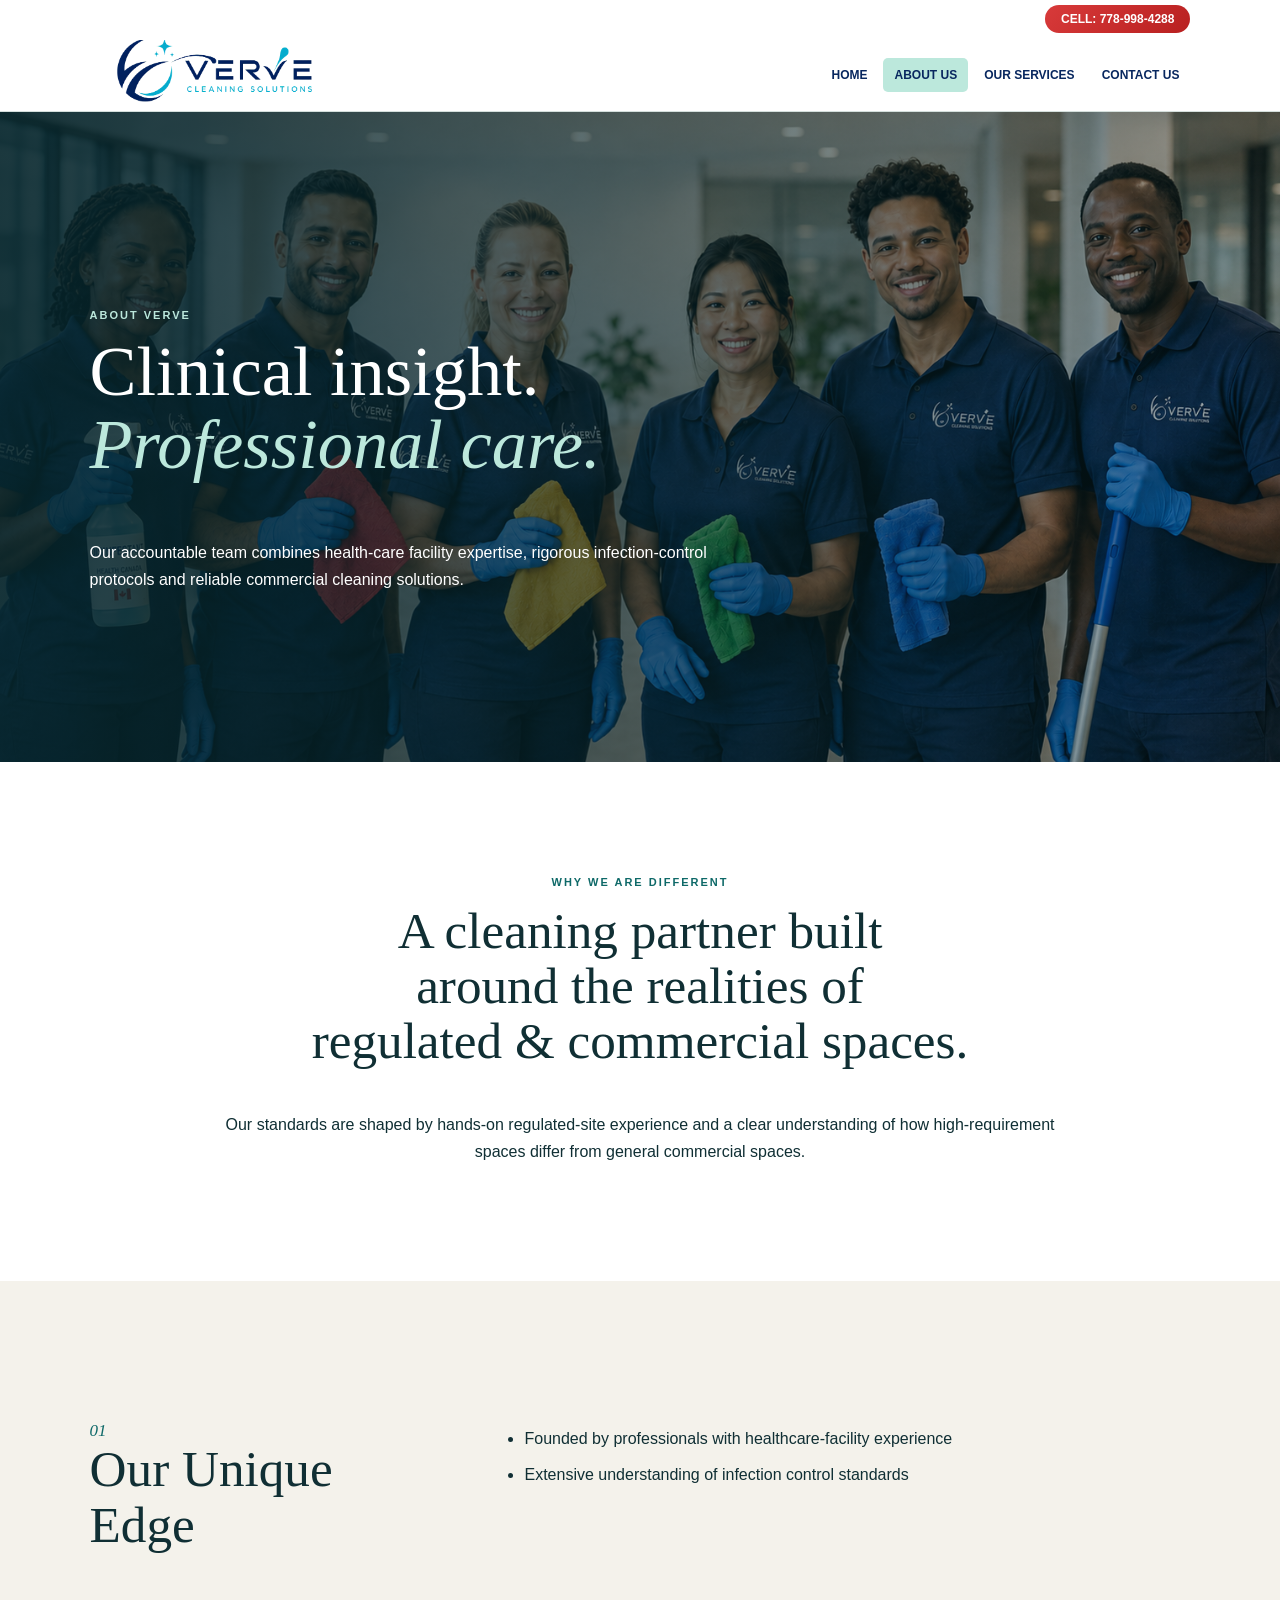
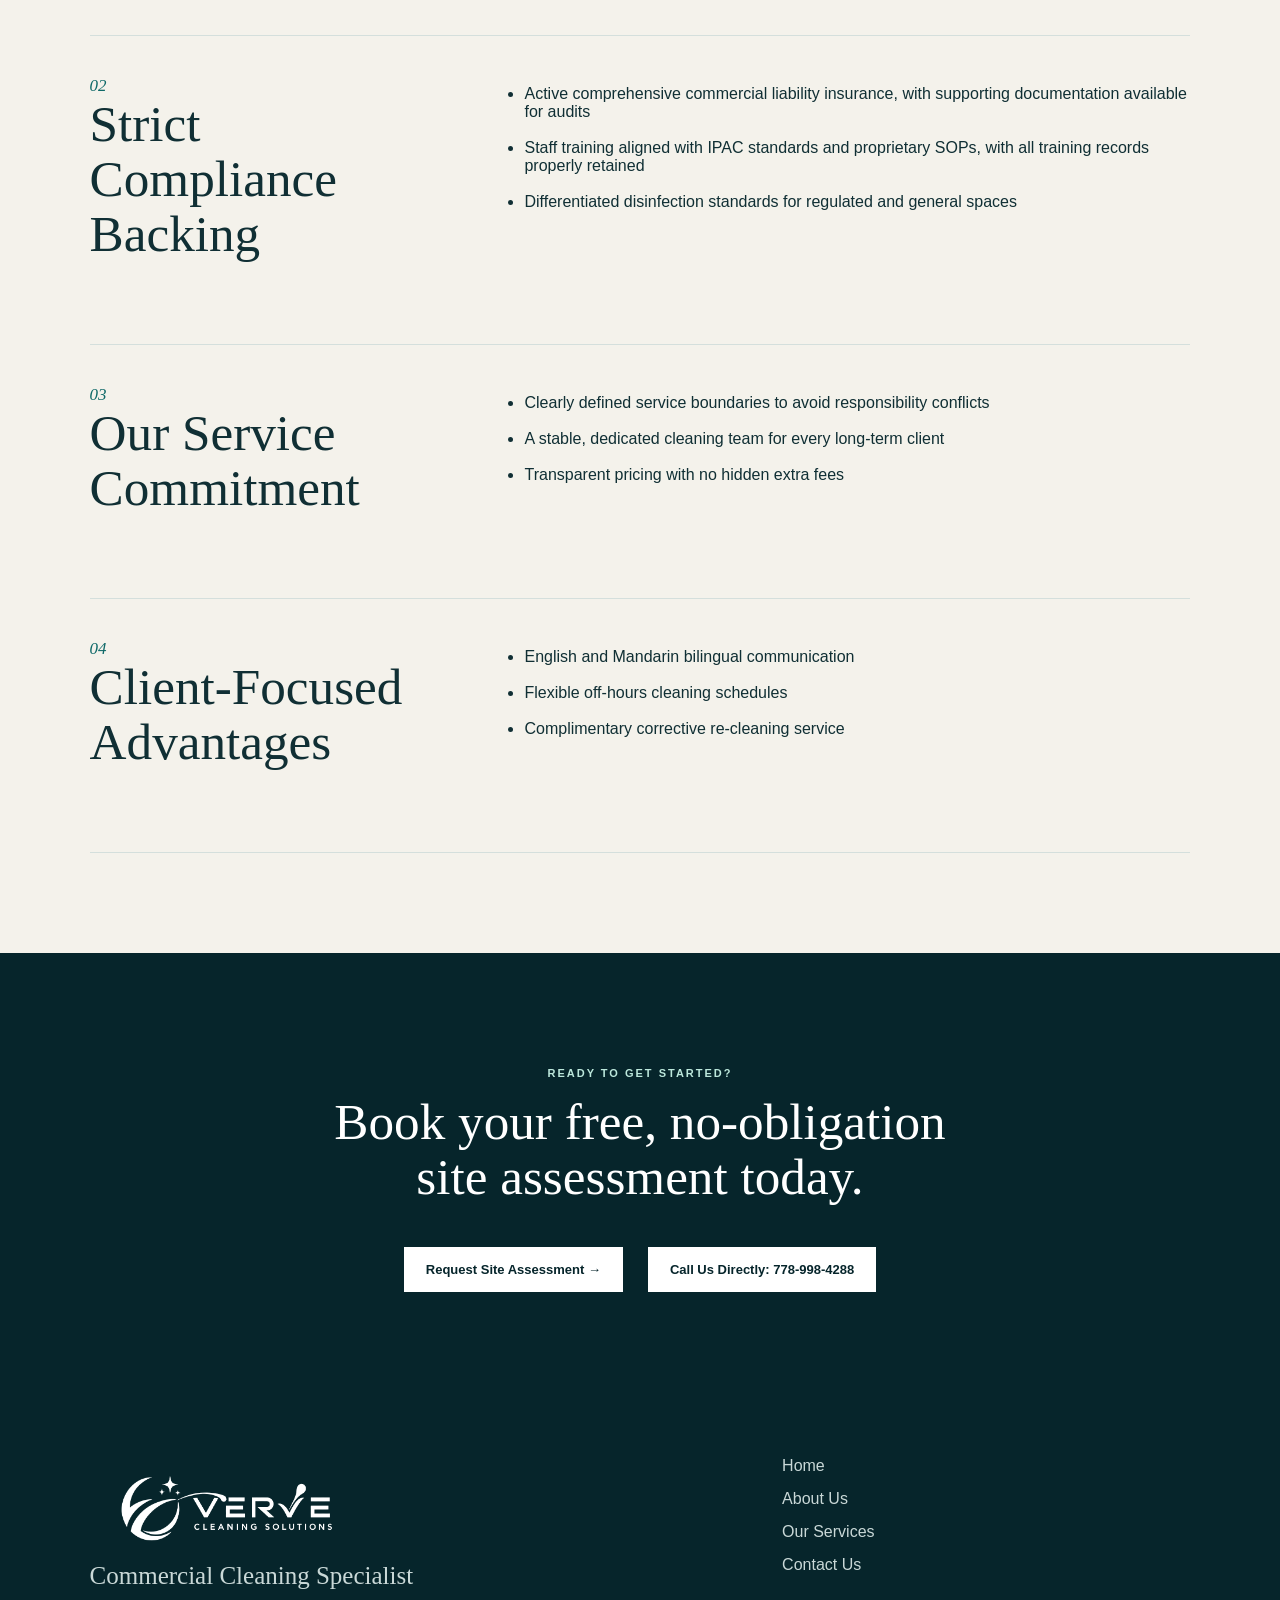
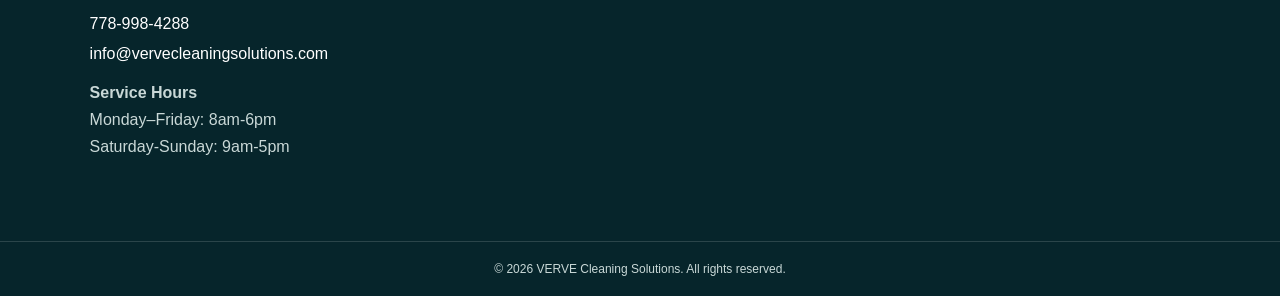
==== commit f88772ae: "Add files via upload" ====
--- a/about.html
+++ b/about.html
@@ -89,8 +89,7 @@
   <footer class="site-footer">
     <div class="footer-main">
       <div><img class="footer-logo" src="images/footer-logo.png" alt="VERVE Cleaning Solutions">
-        <h3>Healthcare Cleaning Specialist</h3>
-        <p>Professional cleaning solutions across Metro Vancouver.</p>
+        <h3>Commercial Cleaning Specialist</h3>
         <div class="footer-contact"><a href="tel:7789984288">778-998-4288</a><a
             href="mailto:info@vervecleaningsolutions.com">info@vervecleaningsolutions.com</a>
           <p><strong>Service Hours</strong><br>Monday–Friday: 8am-6pm<br>Saturday-Sunday: 9am-5pm</p> 
